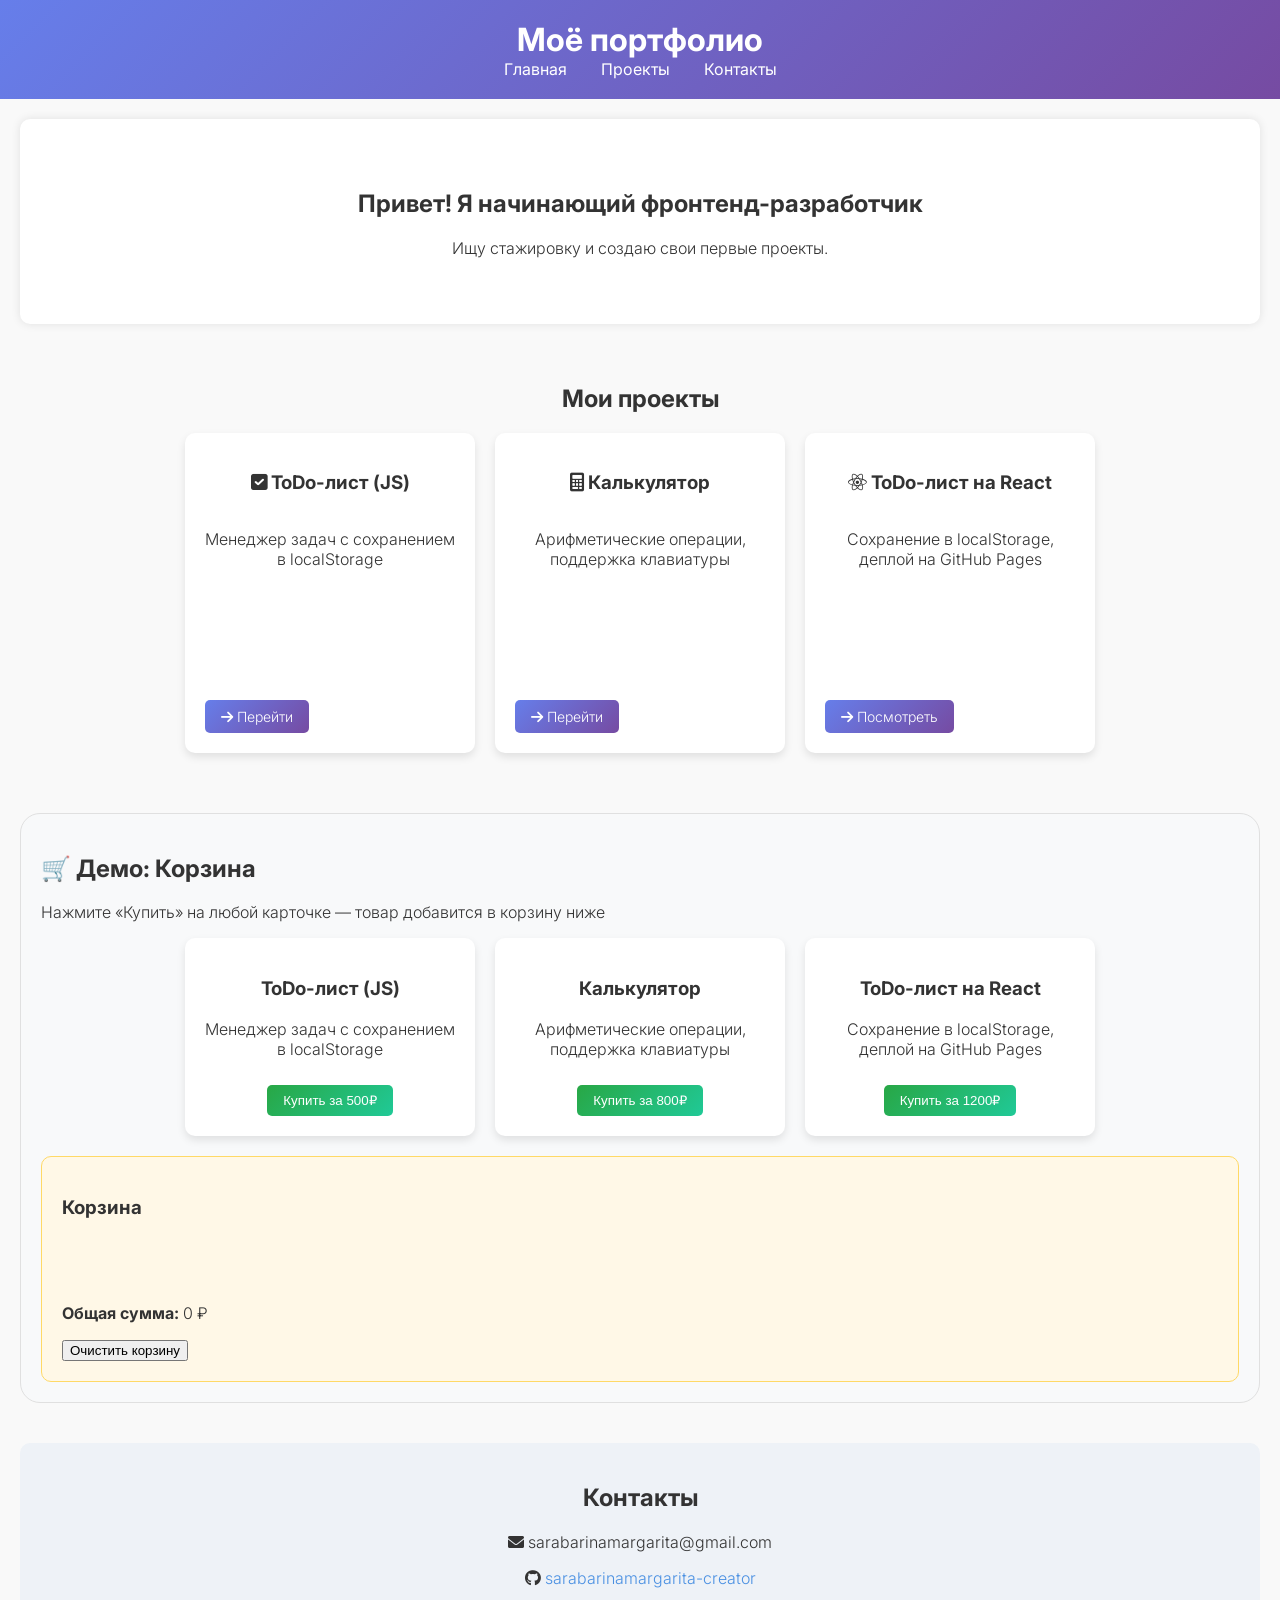
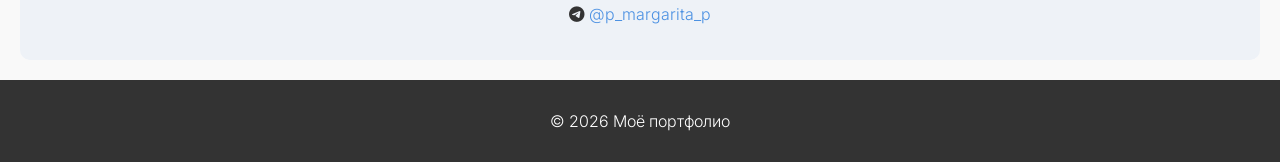
==== index.html @ 30e94be3 "Update index.html" ====
<!DOCTYPE html>
<html lang="ru">
    <head>
        <meta charset="UTF-8">
        <meta name="viewport"
        content="width=device-width, initial-scale=1.0">
        <title>Мое портфолио |  Вход в IT</title>
       <link href="https://fonts.googleapis.com/css2?family=Inter:opsz,wght@14..32,300;14..32,400;14..32,600;14..32,700&display=swap" rel="stylesheet">
        <link rel="stylesheet" href="https://cdnjs.cloudflare.com/ajax/libs/font-awesome/6.0.0-beta3/css/all.min.css">
        <link rel="stylesheet" href="css/style.css">
    </head>
    <body>
    <header>
        <h1>Моё портфолио</h1>
        <nav>
            <a href="#">Главная</a>
            <a href="#">Проекты</a>
            <a href="#">Контакты</a>
        </nav>
    </header>

    <main>
        <section class="hero">
            <h2>Привет! Я начинающий фронтенд-разработчик</h2>
            <p>Ищу стажировку и создаю свои первые проекты.</p>
        </section>

         <section class="projects">
        <h2>Мои проекты</h2>
        <div class="projects-container">
            <div class="project-card">
                <h3><i class="fas fa-check-square"></i> ToDo-лист (JS)</h3>
                <p>Менеджер задач с сохранением в localStorage</p>
                <a href="todo-app/index.html" target="_blank" class="project-link">
                    <i class="fas fa-arrow-right"></i> Перейти
                </a>
            </div>
            <div class="project-card">
                <h3><i class="fas fa-calculator"></i> Калькулятор</h3>
                <p>Арифметические операции, поддержка клавиатуры</p>
                <a href="calculator-app/index.html" target="_blank" class="project-link">
                    <i class="fas fa-arrow-right"></i> Перейти
                </a>
            </div>
            <div class="project-card">
                <h3><i class="fab fa-react"></i> ToDo-лист на React</h3>
                <p>Сохранение в localStorage, деплой на GitHub Pages</p>
                <a href="https://sarabarinamargarita-creator.github.io/react-todo/" target="_blank" class="project-link">
                    <i class="fas fa-arrow-right"></i> Посмотреть
                </a>
            </div>
        </div>
    </section>
 <section class="demo-cart-section">
        <h2>🛒 Демо: Корзина</h2>
        <p>Нажмите «Купить» на любой карточке — товар добавится в корзину ниже</p>
        <div class="projects-container">
            <div class="demo-card">
                <h3>ToDo-лист (JS)</h3>
                <p>Менеджер задач с сохранением в localStorage</p>
                <button class="demo-buy-btn" data-name="Учебный проект 1" data-price="500">Купить за 500₽</button>
            </div>
            <div class="demo-card">
                <h3>Калькулятор</h3>
                <p>Арифметические операции, поддержка клавиатуры</p>
                <button class="demo-buy-btn" data-name="Учебный проект 2" data-price="800">Купить за 800₽</button>
            </div>
            <div class="demo-card">
                <h3> ToDo-лист на React</h3>
                <p>Сохранение в localStorage, деплой на GitHub Pages</p>
                <button class="demo-buy-btn" data-name="Учебный проект 3" data-price="1200">Купить за 1200₽</button>
            </div>
        </div>

        <div class="cart-block">
            <h3>Корзина</h3>
            <div id="demo-cart-items"></div>
            <p><strong>Общая сумма:</strong> <span id="demo-total-price">0</span> ₽</p>
            <button id="demo-clear-btn">Очистить корзину</button>
        </div>
    </section>

                <section class="contacts">
            <h2>Контакты</h2>
            <p><i class="fas fa-envelope"></i> sarabarinamargarita@gmail.com</p>
            <p><i class="fab fa-github"></i> <a href="https://github.com/sarabarinamargarita-creator" target="_blank">sarabarinamargarita-creator</a></p>
            <p><i class="fab fa-telegram"></i> <a href="https://t.me/p_margarita_p" target="_blank">@p_margarita_p</a></p>
        </section>
    </main>

    <footer>
        <p>© 2026 Моё портфолио</p>
    </footer>

  <script>
    <script>
    let demoCart = [];

    function updateDemoCart() {
        const container = document.getElementById('demo-cart-items');
        const totalSpan = document.getElementById('demo-total-price');
        if (!container) return;

        container.innerHTML = '';
        let total = 0;

        demoCart.forEach((item, idx) => {
            total += item.price;
            const p = document.createElement('p');
            p.innerHTML = `${item.name} — ${item.price}₽ <button class="remove-item" data-index="${idx}">❌</button>`;
            container.appendChild(p);
        });

        totalSpan.textContent = total;

      
        document.querySelectorAll('.remove-item').forEach(btn => {
            btn.addEventListener('click', (e) => {
                const idx = parseInt(btn.dataset.index);
                demoCart.splice(idx, 1);
                updateDemoCart();
            });
        });
    }

   
    document.querySelectorAll('.demo-buy-btn').forEach(btn => {
        btn.addEventListener('click', () => {
            const name = btn.dataset.name;
            const price = parseInt(btn.dataset.price);
            demoCart.push({ name, price });
            updateDemoCart();
            alert(`Товар "${name}" добавлен в корзину`);
        });
    });

  
    const clearBtn = document.getElementById('demo-clear-btn');
    if (clearBtn) {
        clearBtn.addEventListener('click', () => {
            demoCart = [];
            updateDemoCart();
            alert('Корзина очищена');
        });
    }
</script>
</body>
</html>
---- css/style.css ----
body {
    font-family: 'Inter', Arial, sans-serif;
    font-weight: 300;
    margin: 0;
    padding: 0;
    background-color: #f9f9f9;
    color: #333;
}

/* ШАПКА */
header {
    background: linear-gradient(135deg, #667eea 0%, #764ba2 100%);
    color: white;
    padding: 20px;
    text-align: center;
}
header h1 { margin: 0; }
nav a {
    color: white;
    margin: 0 15px;
    text-decoration: none;
    font-weight: 400;
}
nav a:hover { text-decoration: underline; }

/* ГЛАВНЫЙ БЛОК */
.hero {
    text-align: center;
    padding: 50px 20px;
    background-color: white;
    margin: 20px;
    border-radius: 10px;
    box-shadow: 0 0 10px rgba(0,0,0,0.1);
}

/* ПРОЕКТЫ (Flexbox) */
.projects {
    padding: 20px;
    text-align: center;
}
.projects-container {
    display: flex;
    justify-content: center;
    gap: 20px;
    flex-wrap: wrap;
}
.project-card {
    background-color: white;
    border-radius: 10px;
    padding: 20px;
    width: 250px;
    box-shadow: 0 4px 8px rgba(0,0,0,0.1);
    transition: transform 0.2s;
    
    display: flex;
    flex-direction: column;
    height: 100%; 
    min-height: 280px;
}

/* ВСЕ кнопки и ссылки внутри карточки прижимаем к низу */
.project-card .details-btn,
.project-card .project-link {
    margin-top: auto;
    align-self: flex-start; 
}
.project-card:hover { transform: translateY(-5px); }

/* СТИЛИ ДЛЯ КНОПОК И ССЫЛОК В КАРТОЧКАХ (ДЕЛАЕМ ИХ ОДИНАКОВЫМИ) */
.details-btn, .project-link {
    display: inline-block;
    margin-top: 10px;
    background: linear-gradient(135deg, #667eea 0%, #764ba2 100%);
    color: white;
    border: none;
    padding: 8px 16px;
    border-radius: 5px;
    cursor: pointer;
    text-decoration: none;
    font-size: 14px;
    transition: transform 0.2s, box-shadow 0.2s;
}
.details-btn:hover, .project-link:hover {
    transform: translateY(-2px);
    box-shadow: 0 4px 12px rgba(102, 126, 234, 0.4);
}

/* ЦЕНЫ */
.price {
    display: inline-block;
    margin-left: 10px;
    font-weight: bold;
    color: #4a90e2;
}

/* БЛОК ПОСЛЕДНЕГО ВЫБРАННОГО ПРОЕКТА */
.last-selected {
    background-color: #eef2f7;
    padding: 20px;
    text-align: center;
    margin: 20px;
    border-radius: 10px;
}
#last-project-text {
    font-weight: bold;
    color: #4a90e2;
}
#reset-btn {
    background: linear-gradient(135deg, #667eea 0%, #764ba2 100%);
    color: white;
    border: none;
    padding: 8px 16px;
    border-radius: 5px;
    cursor: pointer;
    margin-top: 10px;
}

/* БЛОК КОНТАКТОВ */
.contacts {
    background-color: #eef2f7;
    padding: 20px;
    text-align: center;
    margin: 20px;
    border-radius: 10px;
}
.contacts a {
    color: #4a90e2;
    text-decoration: none;
    background: none;
    padding: 0;
}
.contacts a:hover { text-decoration: underline; }

/* БЛОК КОРЗИНЫ */
.cart {
    background-color: #fff8e7;
    padding: 20px;
    margin: 20px;
    border-radius: 10px;
    border: 1px solid #ffd966;
}
#cart-items { min-height: 50px; margin-bottom: 10px; }
#cart-items p {
    margin: 5px 0;
    padding: 5px;
    background-color: #f0f0f0;
    border-radius: 5px;
}

/* ПОДВАЛ */
footer {
    text-align: center;
    padding: 15px;
    background-color: #333;
    color: white;
    margin-top: 20px;
}
/* ========== ДЕМО-КОРЗИНА (новая зона) ========== */
.demo-cart-section {
    background-color: #f8f9fa;
    border-radius: 20px;
    padding: 20px;
    margin: 40px 20px;
    border: 1px solid #e0e0e0;
}

.demo-card {
    background-color: white;
    border-radius: 10px;
    padding: 20px;
    width: 250px;
    box-shadow: 0 4px 8px rgba(0,0,0,0.1);
    text-align: center;
}

.demo-buy-btn {
    background: linear-gradient(135deg, #28a745 0%, #20c997 100%);
    color: white;
    border: none;
    padding: 8px 16px;
    border-radius: 5px;
    cursor: pointer;
    margin-top: 10px;
}

.cart-block {
    background-color: #fff8e7;
    padding: 20px;
    margin-top: 20px;
    border-radius: 10px;
    border: 1px solid #ffd966;
}

#demo-cart-items {
    min-height: 50px;
    margin-bottom: 10px;
}

#demo-cart-items p {
    margin: 5px 0;
    padding: 5px;
    background-color: #f0f0f0;
    border-radius: 5px;
}

.remove-item {
    background: #ff6b6b;
    border: none;
    border-radius: 5px;
    cursor: pointer;
    margin-left: 10px;
    padding: 2px 6px;
}
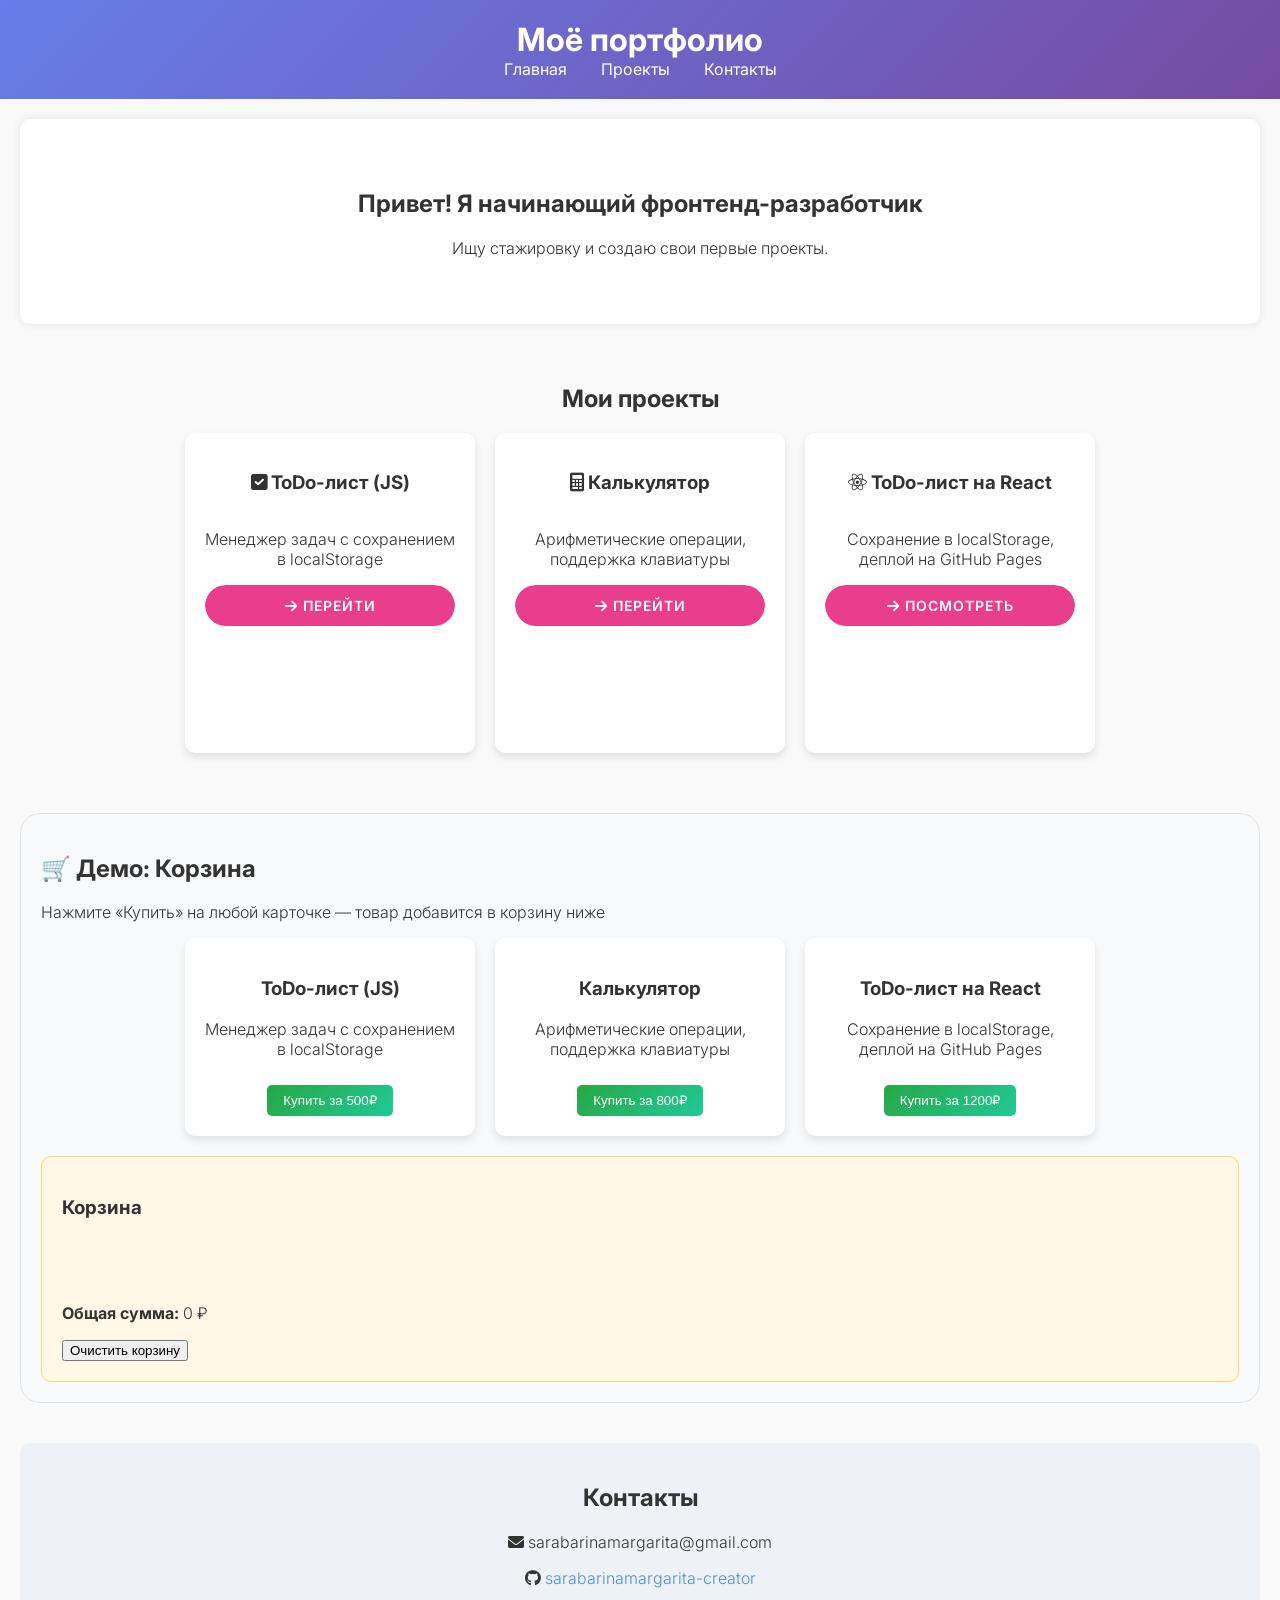
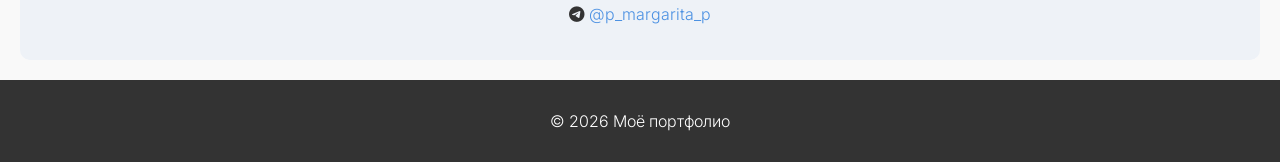
==== commit e17402f0: "Update index.html" ====
--- a/index.html
+++ b/index.html
@@ -31,21 +31,21 @@
             <div class="project-card">
                 <h3><i class="fas fa-check-square"></i> ToDo-лист (JS)</h3>
                 <p>Менеджер задач с сохранением в localStorage</p>
-                <a href="todo-app/index.html" target="_blank" class="project-link">
+                <a href="todo-app/index.html" target="_blank" class="btn-modern">
                     <i class="fas fa-arrow-right"></i> Перейти
                 </a>
             </div>
             <div class="project-card">
                 <h3><i class="fas fa-calculator"></i> Калькулятор</h3>
                 <p>Арифметические операции, поддержка клавиатуры</p>
-                <a href="calculator-app/index.html" target="_blank" class="project-link">
+                <a href="calculator-app/index.html" target="_blank" class="btn-modern">
                     <i class="fas fa-arrow-right"></i> Перейти
                 </a>
             </div>
             <div class="project-card">
                 <h3><i class="fab fa-react"></i> ToDo-лист на React</h3>
                 <p>Сохранение в localStorage, деплой на GitHub Pages</p>
-                <a href="https://sarabarinamargarita-creator.github.io/react-todo/" target="_blank" class="project-link">
+                <a href="https://sarabarinamargarita-creator.github.io/react-todo/" target="_blank" class="btn-modern">
                     <i class="fas fa-arrow-right"></i> Посмотреть
                 </a>
             </div>
@@ -92,7 +92,7 @@
         <p>© 2026 Моё портфолио</p>
     </footer>
 
-  <script>
+
     <script>
     let demoCart = [];
 
--- a/css/style.css
+++ b/css/style.css
@@ -70,11 +70,11 @@
 .details-btn, .project-link {
     display: inline-block;
     margin-top: 10px;
-    background: linear-gradient(135deg, #667eea 0%, #764ba2 100%);
-    color: white;
+    background: #f8f9fa;
+    color: #212529;
     border: none;
     padding: 8px 16px;
-    border-radius: 5px;
+    border-radius: 12px;
     cursor: pointer;
     text-decoration: none;
     font-size: 14px;
@@ -82,7 +82,7 @@
 }
 .details-btn:hover, .project-link:hover {
     transform: translateY(-2px);
-    box-shadow: 0 4px 12px rgba(102, 126, 234, 0.4);
+   box-shadow: 0 10px 20px rgba(0,0,0,0.05);
 }
 
 /* ЦЕНЫ */
@@ -211,6 +211,60 @@
     margin-left: 10px;
     padding: 2px 6px;
 }
-
-
-
+/* ========== НОВЫЕ СТИЛИ ДЛЯ КНОПОК (С ЭФФЕКТОМ ЗАЛИВКИ) ========== */
+.btn-modern {
+    display: inline-block;
+    padding: 12px 20px;
+    border-radius: 50px;        /* Сильно скруглённые края (как пилюля) */
+    color: white;
+    font-size: 14px;
+    font-weight: 600;
+    letter-spacing: 1px;
+    text-decoration: none;
+    text-transform: uppercase;
+    transition: all 0.3s ease;
+    position: relative;
+    overflow: hidden;
+    z-index: 1;
+    border: none;
+    cursor: pointer;
+}
+
+/* Фон, который виден всегда (нижний слой) */
+.btn-modern::after {
+    content: '';
+    position: absolute;
+    bottom: 0;
+    left: 0;
+    width: 100%;
+    height: 100%;
+    background-color: #e83e8c;
+    border-radius: 50px;
+    z-index: -2;
+}
+
+/* Анимированный слой, который появляется при наведении */
+.btn-modern::before {
+    content: '';
+    position: absolute;
+    bottom: 0;
+    left: 0;
+    width: 0%;
+    height: 100%;
+    background-color: #c8235a;     
+    transition: all 0.3s ease;
+    border-radius: 50px;
+    z-index: -1;
+}
+
+/* При наведении анимированный слой заполняет всю кнопку */
+.btn-modern:hover::before {
+    width: 100%;
+}
+
+.btn-modern:hover {
+    color: white;
+    transform: translateY(-2px);
+}
+
+
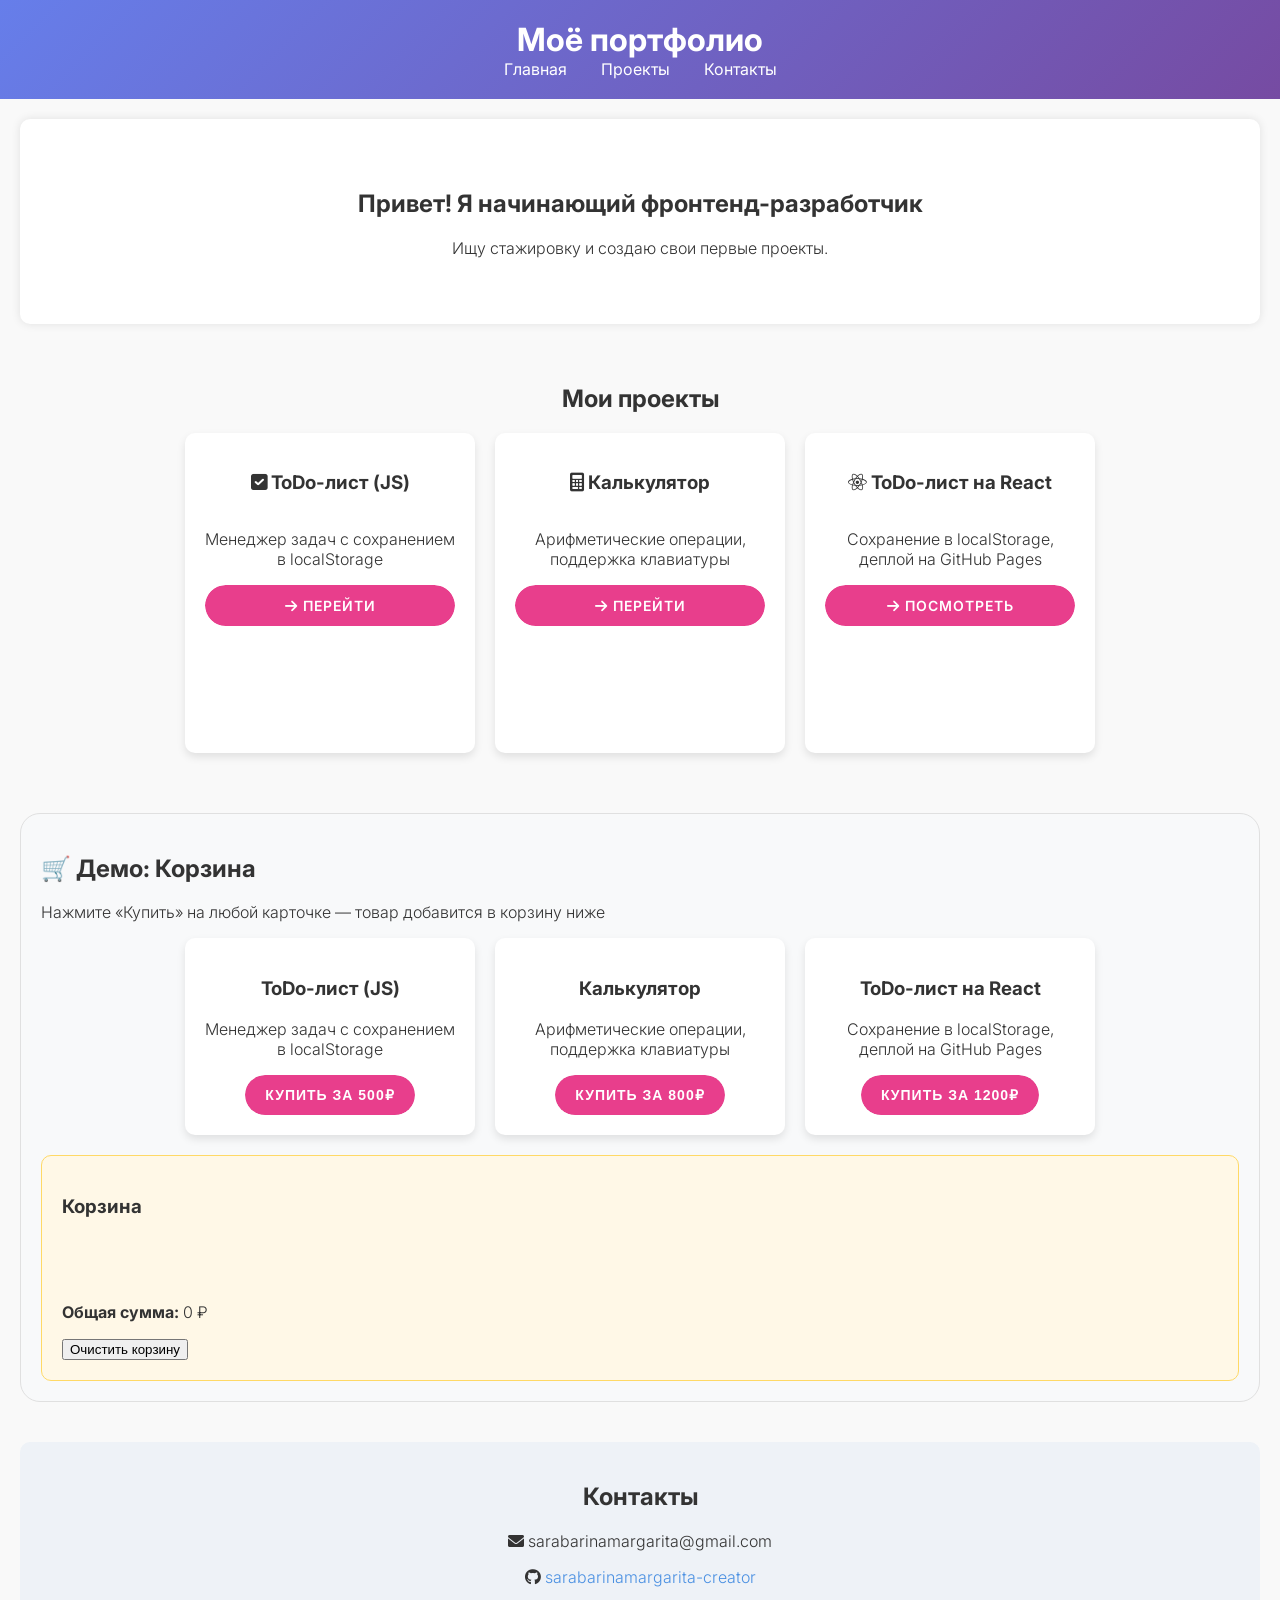
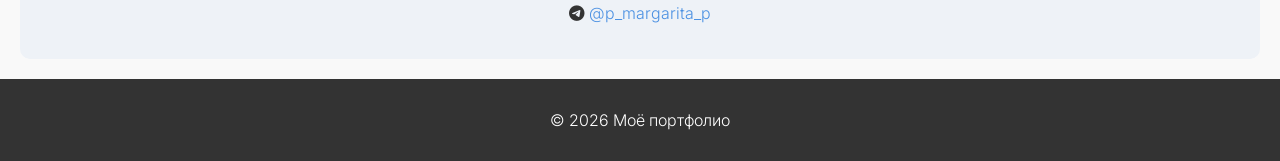
==== commit e20f3f38: "Update index.html" ====
--- a/index.html
+++ b/index.html
@@ -58,17 +58,17 @@
             <div class="demo-card">
                 <h3>ToDo-лист (JS)</h3>
                 <p>Менеджер задач с сохранением в localStorage</p>
-                <button class="demo-buy-btn" data-name="Учебный проект 1" data-price="500">Купить за 500₽</button>
+                <button class="btn-modern" data-name="Учебный проект 1" data-price="500">Купить за 500₽</button>
             </div>
             <div class="demo-card">
                 <h3>Калькулятор</h3>
                 <p>Арифметические операции, поддержка клавиатуры</p>
-                <button class="demo-buy-btn" data-name="Учебный проект 2" data-price="800">Купить за 800₽</button>
+                <button class="btn-modern" data-name="Учебный проект 2" data-price="800">Купить за 800₽</button>
             </div>
             <div class="demo-card">
                 <h3> ToDo-лист на React</h3>
                 <p>Сохранение в localStorage, деплой на GitHub Pages</p>
-                <button class="demo-buy-btn" data-name="Учебный проект 3" data-price="1200">Купить за 1200₽</button>
+                <button class="btn-modern" data-name="Учебный проект 3" data-price="1200">Купить за 1200₽</button>
             </div>
         </div>
 
@@ -76,7 +76,7 @@
             <h3>Корзина</h3>
             <div id="demo-cart-items"></div>
             <p><strong>Общая сумма:</strong> <span id="demo-total-price">0</span> ₽</p>
-            <button id="demo-clear-btn">Очистить корзину</button>
+            <button id="btn-modern">Очистить корзину</button>
         </div>
     </section>
 
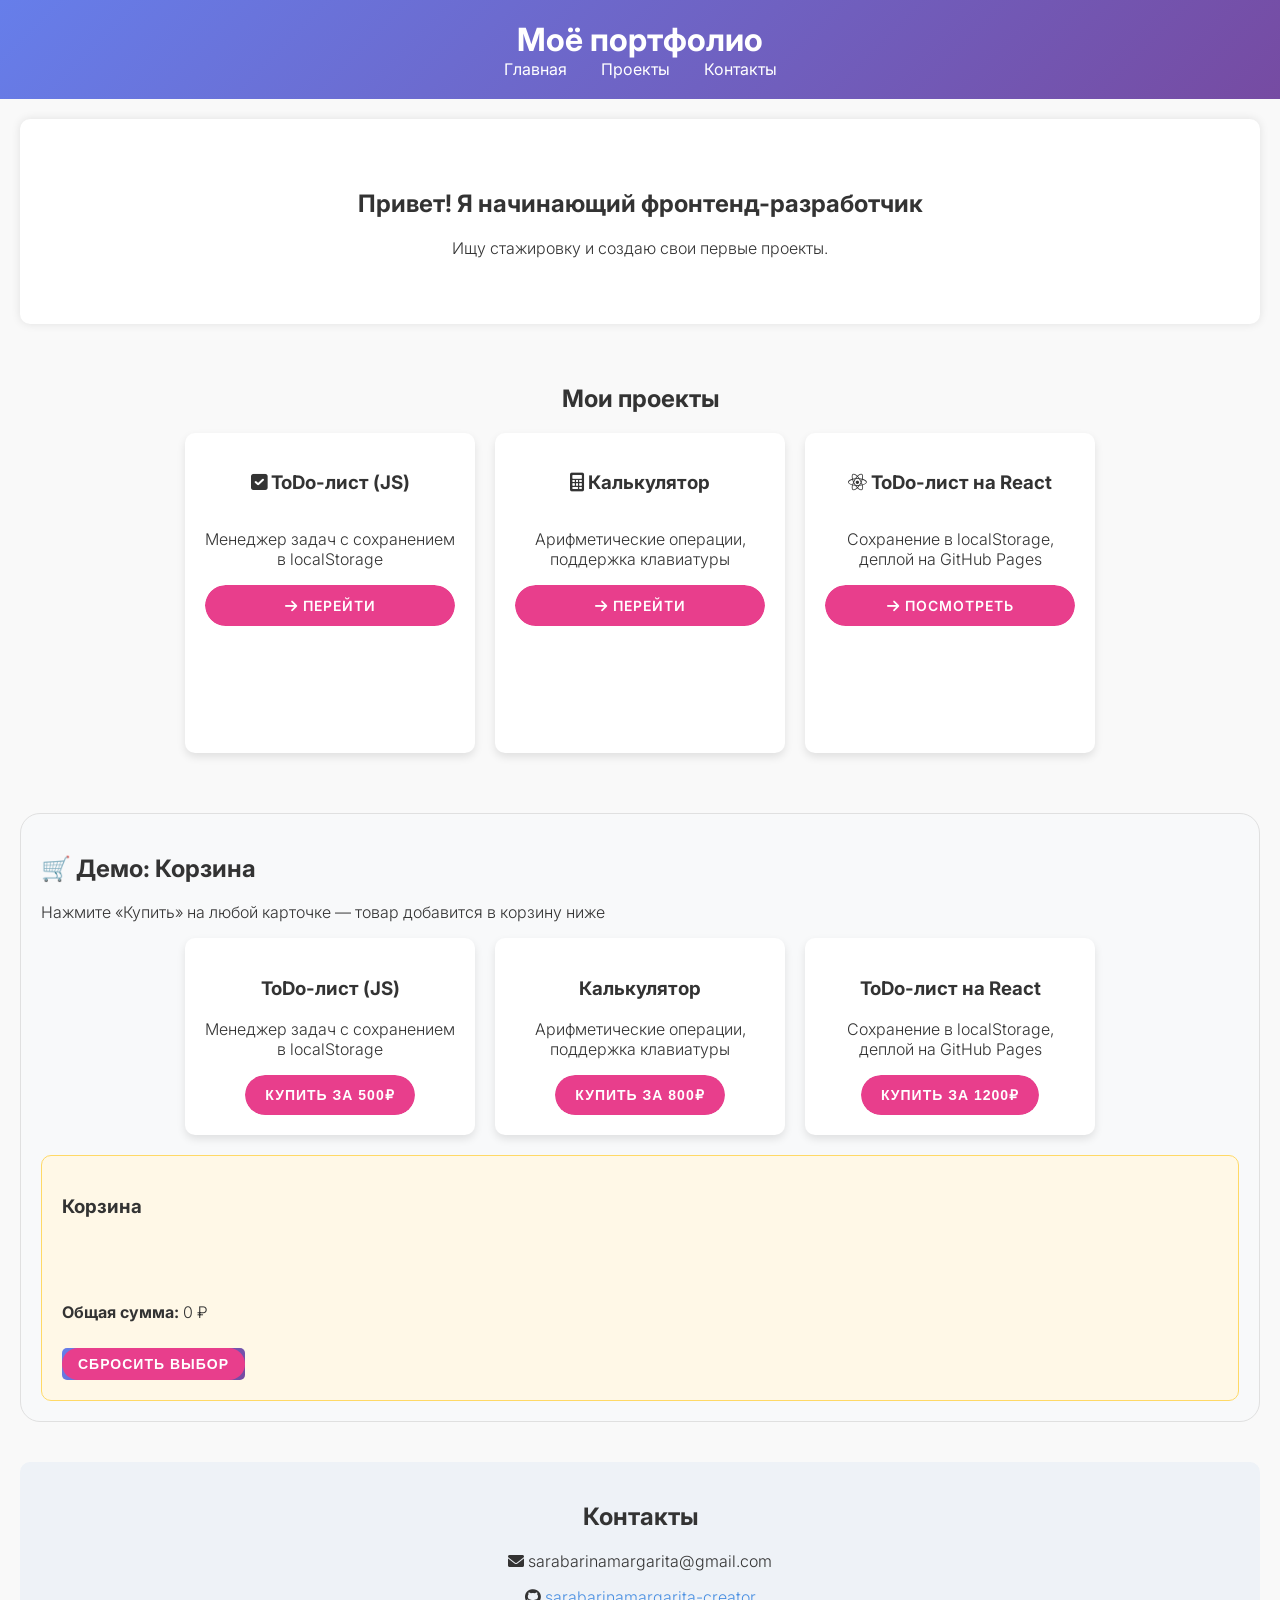
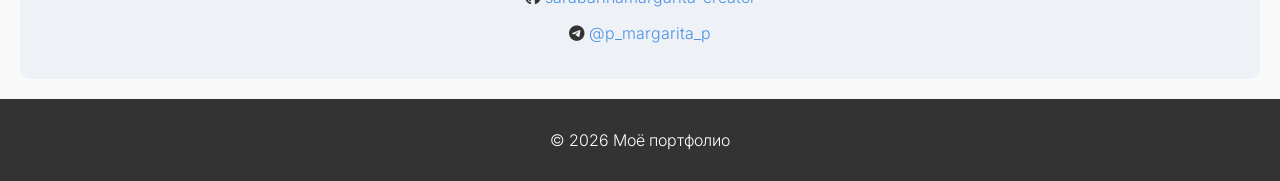
==== commit aaa2b91b: "Update index.html" ====
--- a/index.html
+++ b/index.html
@@ -76,7 +76,7 @@
             <h3>Корзина</h3>
             <div id="demo-cart-items"></div>
             <p><strong>Общая сумма:</strong> <span id="demo-total-price">0</span> ₽</p>
-            <button id="btn-modern">Очистить корзину</button>
+            <button id="reset-btn" class="btn-modern">Сбросить выбор</button>
         </div>
     </section>
 
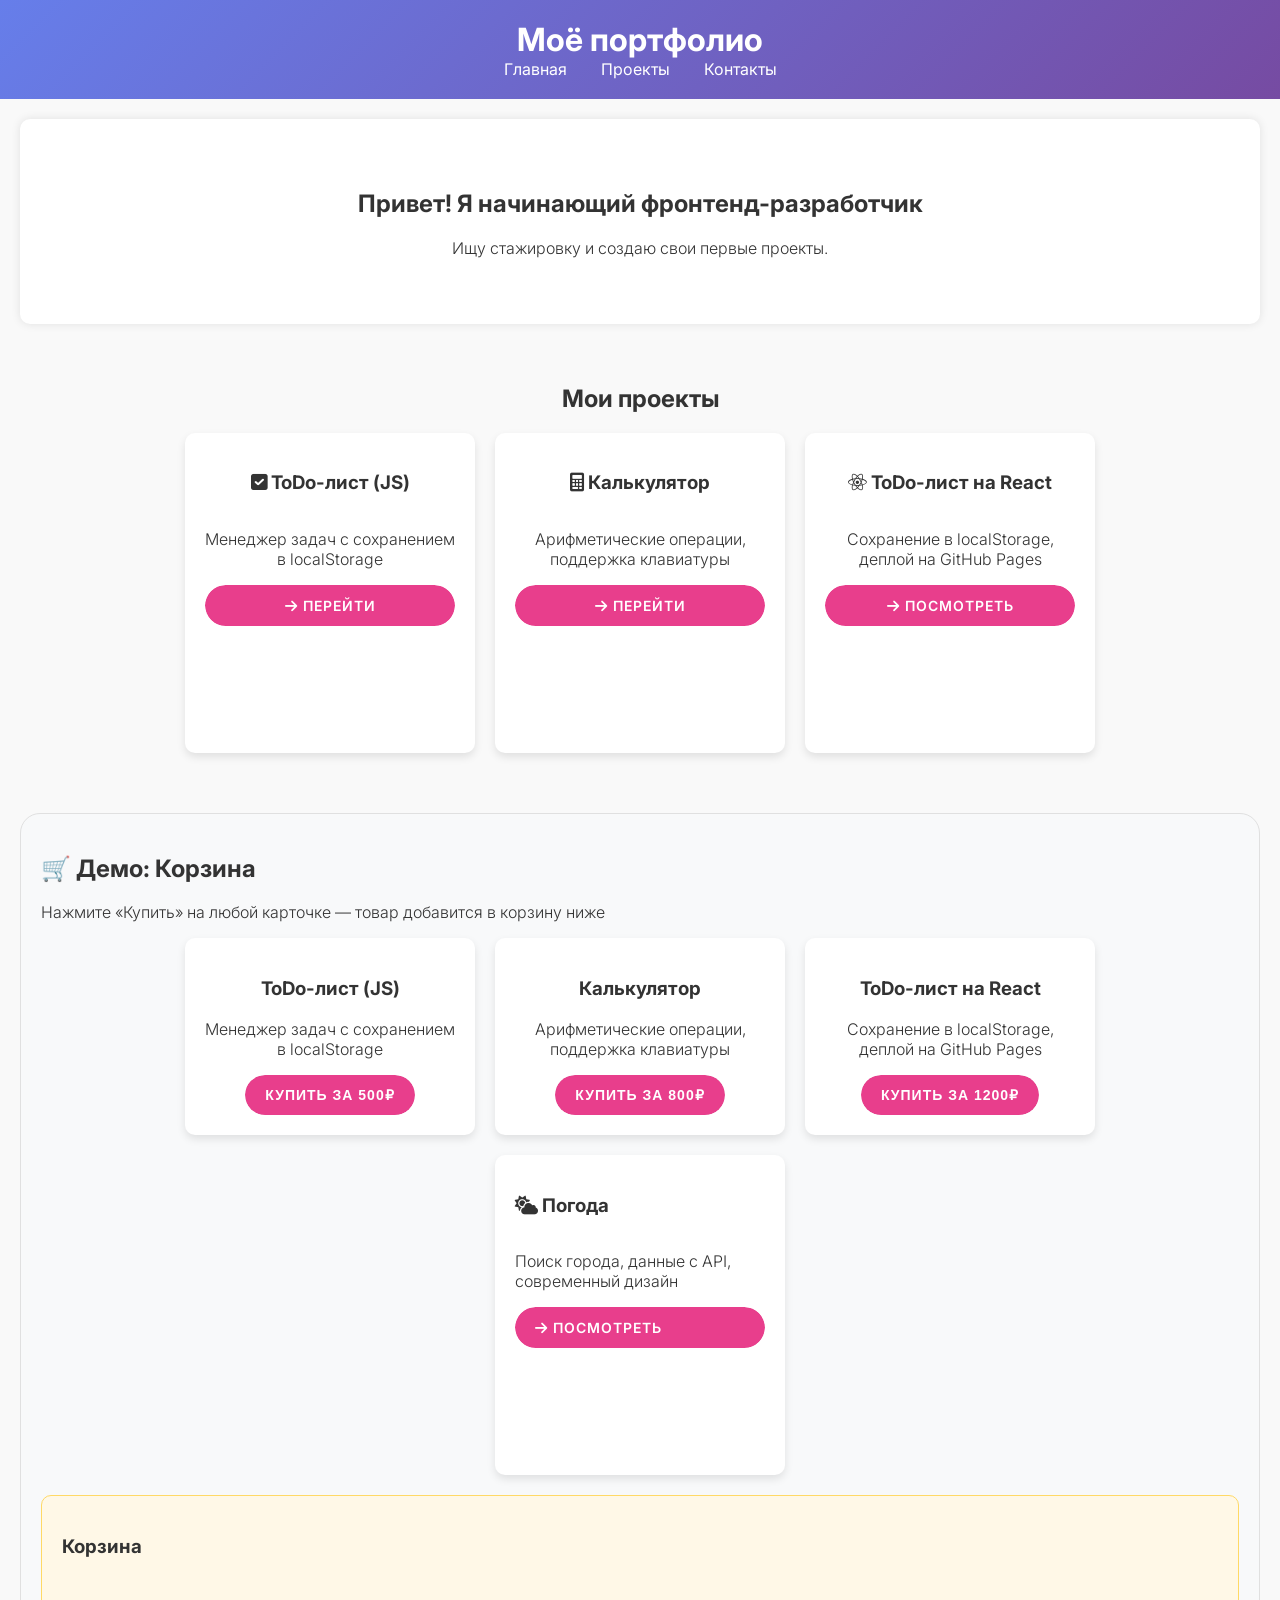
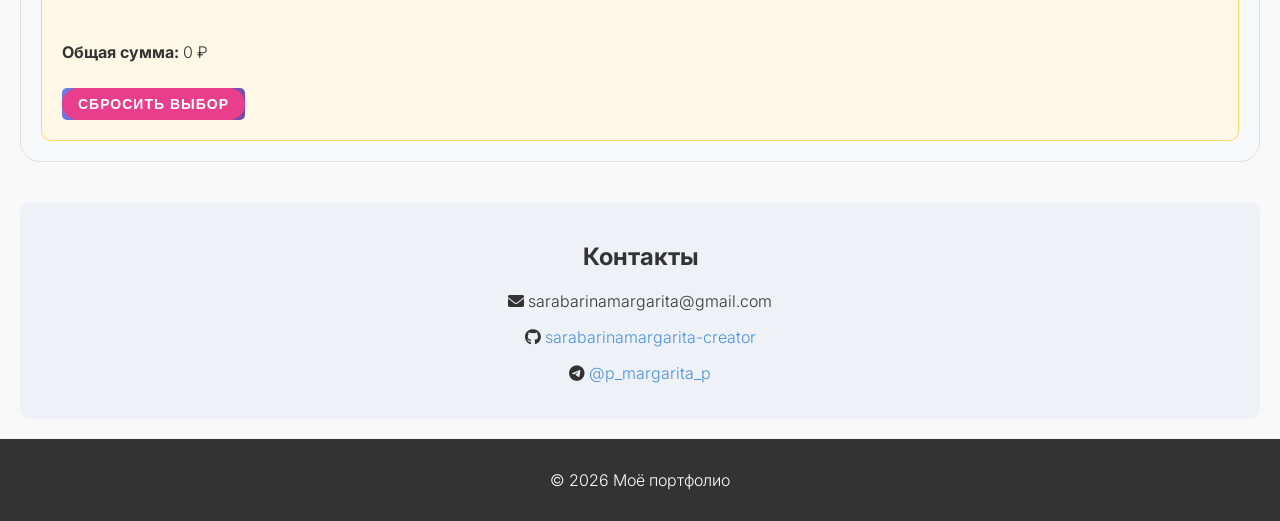
==== commit d83551be: "Update index.html Добавила приложение Погоды сделанное на React" ====
--- a/index.html
+++ b/index.html
@@ -70,6 +70,13 @@
                 <p>Сохранение в localStorage, деплой на GitHub Pages</p>
                 <button class="btn-modern" data-name="Учебный проект 3" data-price="1200">Купить за 1200₽</button>
             </div>
+            <div class="project-card">
+            <h3><i class="fas fa-cloud-sun"></i> Погода</h3>
+            <p>Поиск города, данные с API, современный дизайн</p>
+            <a href="https://sarabarinamargarita-creator.github.io/weather-app/" target="_blank" class="btn-modern">
+            <i class="fas fa-arrow-right"></i> Посмотреть
+            </a>
+            </div>
         </div>
 
         <div class="cart-block">
@@ -93,7 +100,7 @@
     </footer>
 
 
-    <script>
+   <script>
     let demoCart = [];
 
     function updateDemoCart() {
@@ -113,7 +120,6 @@
 
         totalSpan.textContent = total;
 
-      
         document.querySelectorAll('.remove-item').forEach(btn => {
             btn.addEventListener('click', (e) => {
                 const idx = parseInt(btn.dataset.index);
@@ -123,19 +129,22 @@
         });
     }
 
-   
-    document.querySelectorAll('.demo-buy-btn').forEach(btn => {
-        btn.addEventListener('click', () => {
-            const name = btn.dataset.name;
-            const price = parseInt(btn.dataset.price);
-            demoCart.push({ name, price });
-            updateDemoCart();
-            alert(`Товар "${name}" добавлен в корзину`);
-        });
+    // ========== ВАЖНО: теперь ищем кнопки с классом btn-modern, у которых есть data-name ==========
+    document.querySelectorAll('.btn-modern').forEach(btn => {
+        // Проверяем, что у кнопки есть атрибут data-name (это кнопки "Купить")
+        if (btn.hasAttribute('data-name')) {
+            btn.addEventListener('click', () => {
+                const name = btn.dataset.name;
+                const price = parseInt(btn.dataset.price);
+                demoCart.push({ name, price });
+                updateDemoCart();
+                alert(`Товар "${name}" добавлен в корзину`);
+            });
+        }
     });
 
-  
-    const clearBtn = document.getElementById('demo-clear-btn');
+    // Кнопка очистки корзины
+    const clearBtn = document.getElementById('reset-btn');
     if (clearBtn) {
         clearBtn.addEventListener('click', () => {
             demoCart = [];
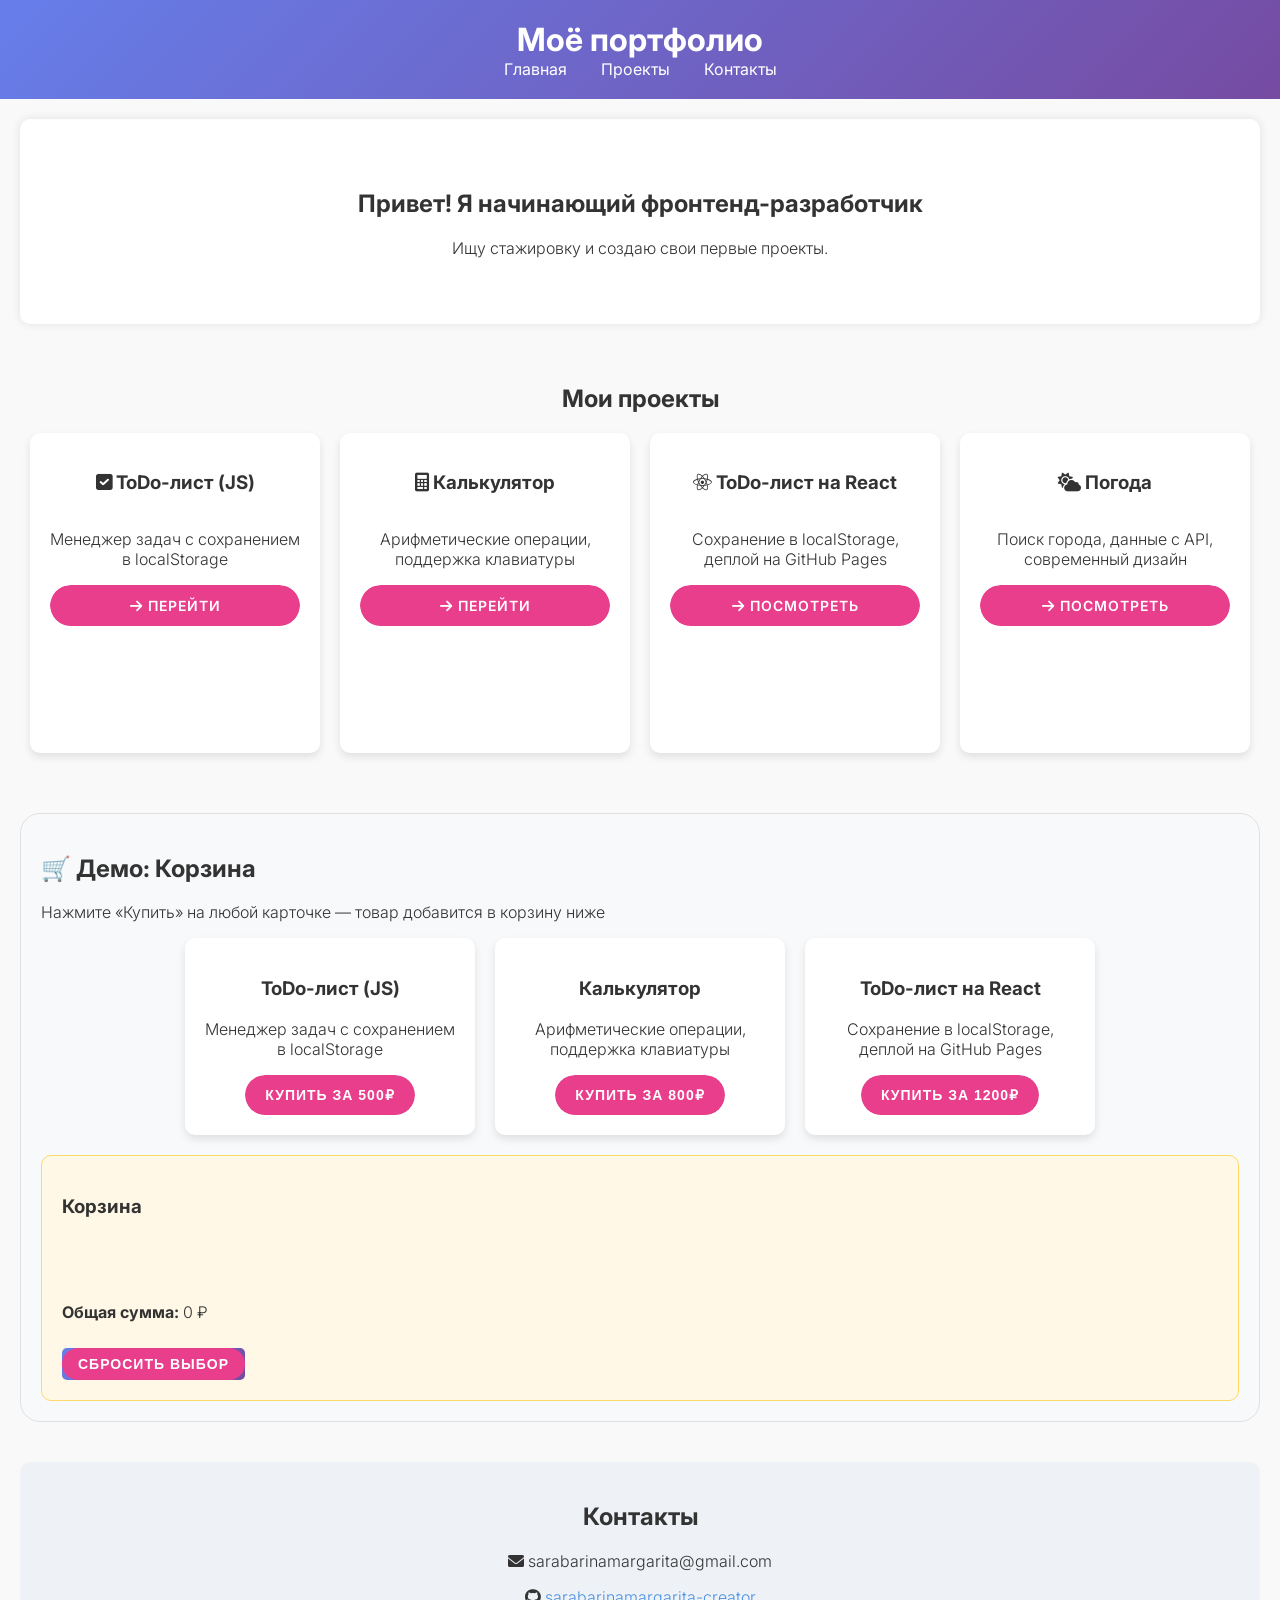
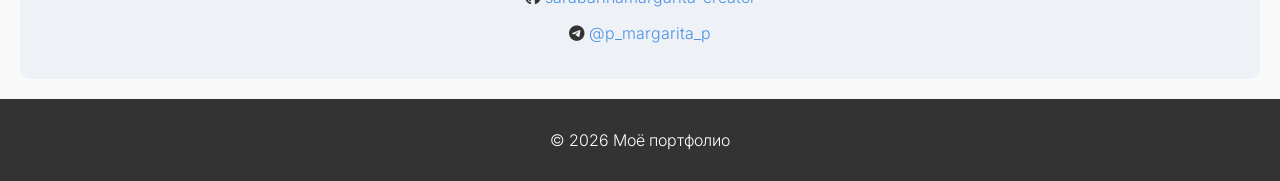
==== commit cc851d81: "Update index.html" ====
--- a/index.html
+++ b/index.html
@@ -49,6 +49,13 @@
                     <i class="fas fa-arrow-right"></i> Посмотреть
                 </a>
             </div>
+             <div class="project-card">
+            <h3><i class="fas fa-cloud-sun"></i> Погода</h3>
+            <p>Поиск города, данные с API, современный дизайн</p>
+            <a href="https://sarabarinamargarita-creator.github.io/weather-app/" target="_blank" class="btn-modern">
+            <i class="fas fa-arrow-right"></i> Посмотреть
+            </a>
+            </div>
         </div>
     </section>
  <section class="demo-cart-section">
@@ -69,13 +76,6 @@
                 <h3> ToDo-лист на React</h3>
                 <p>Сохранение в localStorage, деплой на GitHub Pages</p>
                 <button class="btn-modern" data-name="Учебный проект 3" data-price="1200">Купить за 1200₽</button>
-            </div>
-            <div class="project-card">
-            <h3><i class="fas fa-cloud-sun"></i> Погода</h3>
-            <p>Поиск города, данные с API, современный дизайн</p>
-            <a href="https://sarabarinamargarita-creator.github.io/weather-app/" target="_blank" class="btn-modern">
-            <i class="fas fa-arrow-right"></i> Посмотреть
-            </a>
             </div>
         </div>
 
